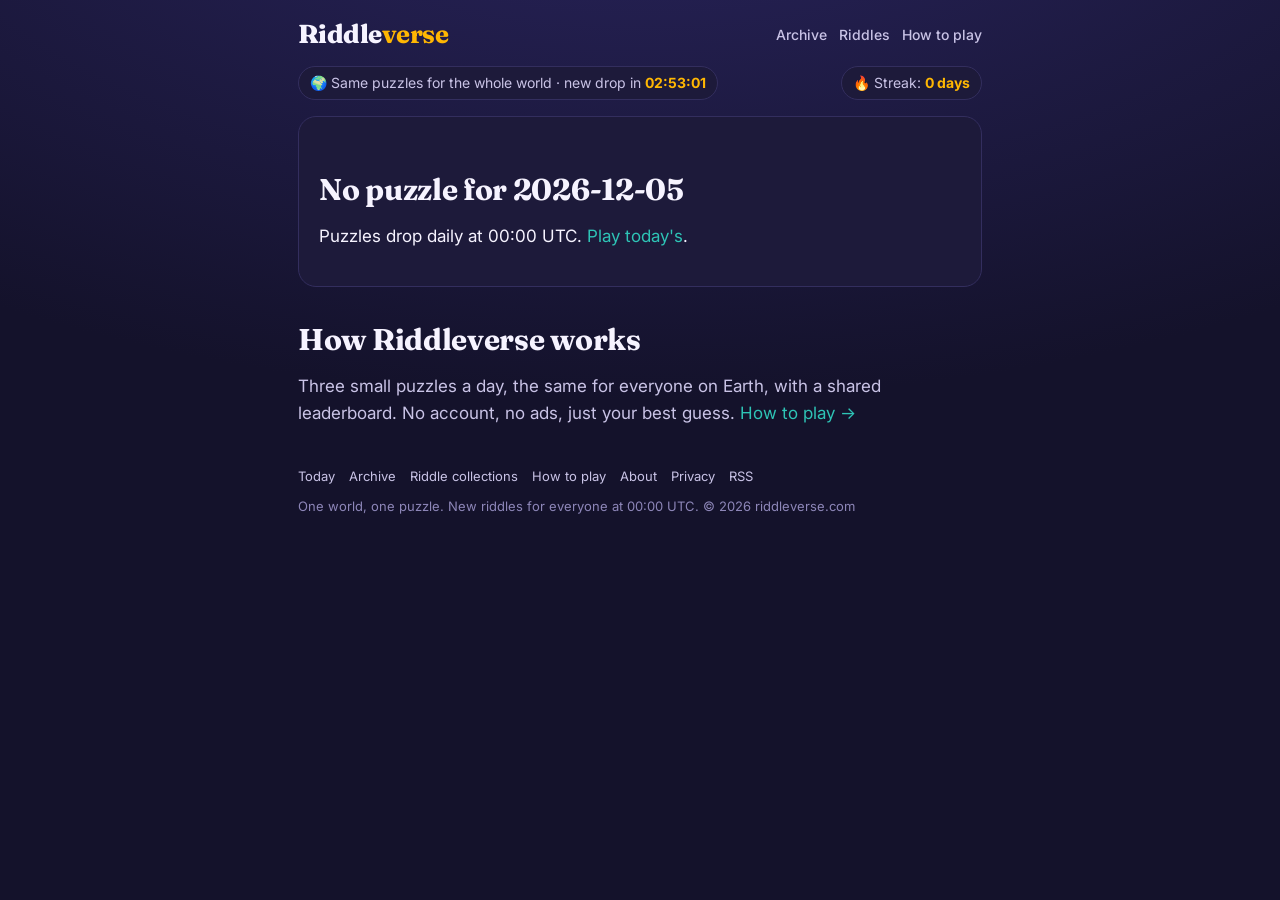
==== index.html @ 0e54d451 "Launch riddleverse.com: daily riddle, rebus and chain with global leaderboard Co-Authored-By: Claude" ====
<!DOCTYPE html><html lang="en"><head><meta charset="utf-8"><meta name="viewport" content="width=device-width,initial-scale=1">
<title>Riddleverse — three daily puzzles the whole world plays together</title><meta name="description" content="A daily riddle, rebus and chain puzzle, the same for everyone on Earth, with a global leaderboard. New drop at 00:00 UTC. Free, no account."><link rel="canonical" href="https://riddleverse.com/">
<meta name="robots" content="index,follow,max-image-preview:large"><meta name="theme-color" content="#14122b">
<meta property="og:type" content="website"><meta property="og:site_name" content="Riddleverse"><meta property="og:title" content="Riddleverse — three daily puzzles the whole world plays together"><meta property="og:description" content="A daily riddle, rebus and chain puzzle, the same for everyone on Earth, with a global leaderboard. New drop at 00:00 UTC. Free, no account."><meta property="og:url" content="https://riddleverse.com/"><meta property="og:image" content="https://riddleverse.com/og.png"><meta name="twitter:card" content="summary_large_image">
<link rel="icon" href="/favicon.svg" type="image/svg+xml"><link rel="apple-touch-icon" href="/icon-192.png"><link rel="manifest" href="/manifest.webmanifest"><link rel="preconnect" href="https://fonts.googleapis.com"><link rel="preconnect" href="https://fonts.gstatic.com" crossorigin><link href="https://fonts.googleapis.com/css2?family=Fraunces:opsz,wght@9..144,600;9..144,700;9..144,800&family=Inter:wght@400;500;600;700&display=swap" rel="stylesheet">
<link rel="stylesheet" href="/assets/site.css?v=d4c6bff7"><script type="application/ld+json">{"@context": "https://schema.org", "@type": "WebSite", "name": "Riddleverse", "url": "https://riddleverse.com/"}</script><script type="application/ld+json">{"@context": "https://schema.org", "@type": "WebApplication", "name": "Riddleverse", "url": "https://riddleverse.com/", "applicationCategory": "GameApplication", "operatingSystem": "Any", "offers": {"@type": "Offer", "price": "0", "priceCurrency": "USD"}}</script></head>
<body><header><div class="wrap"><a class="logo" href="/">Riddle<b>verse</b></a><nav><a href="/archive/">Archive</a><a href="/riddles/">Riddles</a><a href="/how-to-play/">How to play</a></nav></div></header>
<main><div class="wrap"><div class="topbar"><span class="chip">🌍 Same puzzles for the whole world · new drop in <b id="countdown">—</b></span><span class="chip">🔥 Streak: <b id="streak">0 days</b></span></div><div id="app"><div class="card">Loading today's puzzles…</div></div><section style="margin-top:28px"><h2>How Riddleverse works</h2><p class="lede">Three small puzzles a day, the same for everyone on Earth, with a shared leaderboard. No account, no ads, just your best guess. <a href="/how-to-play/">How to play →</a></p></section></div></main>
<footer><div class="wrap"><a href="/">Today</a><a href="/archive/">Archive</a><a href="/riddles/">Riddle collections</a><a href="/how-to-play/">How to play</a><a href="/about/">About</a><a href="/privacy/">Privacy</a><a href="/feed.xml">RSS</a><div style="margin-top:10px">One world, one puzzle. New riddles for everyone at 00:00 UTC. &copy; 2026 riddleverse.com</div></div></footer>
<script src="/assets/app.js?v=d4c6bff7" defer></script></body></html>
---- assets/site.css ----
:root{--bg:#14122b;--bg2:#1d1a3a;--bg3:#272352;--ink:#f6f3ff;--ink2:#c9c3e6;--mute:#8d86b8;--line:#332e5e;--acc:#ffb703;--acc2:#2ec4b6;--bad:#ff5d73;--max:720px}
*{box-sizing:border-box}html{-webkit-text-size-adjust:100%}
body{margin:0;background:radial-gradient(1200px 600px at 50% -200px,#2a2560,var(--bg));color:var(--ink);font:17px/1.55 Inter,system-ui,-apple-system,"Segoe UI",Roboto,sans-serif;min-height:100vh}
a{color:var(--acc2);text-decoration:none}a:hover{text-decoration:underline}
h1,h2,h3,.disp{font-family:Fraunces,Georgia,serif;font-weight:700;letter-spacing:-.01em;line-height:1.1}
h1{font-size:clamp(30px,6vw,48px);margin:.2em 0 .3em}h2{font-size:clamp(22px,4vw,30px);margin:1.2em 0 .4em}
.wrap{max-width:var(--max);margin:0 auto;padding:0 18px}
header{padding:14px 0 6px}header .wrap{display:flex;align-items:center;justify-content:space-between;gap:10px}
.logo{font-family:Fraunces,Georgia,serif;font-weight:800;font-size:26px;color:var(--ink);letter-spacing:-.02em}.logo b{color:var(--acc)}
nav a{color:var(--ink2);font-size:14px;margin-left:12px;font-weight:500}
.topbar{display:flex;gap:10px;flex-wrap:wrap;align-items:center;justify-content:space-between;margin:6px 0 16px;font-size:14px;color:var(--ink2)}.topbar b{color:var(--acc)}
.chip{background:var(--bg2);border:1px solid var(--line);border-radius:999px;padding:5px 11px}
.tabs{display:flex;gap:6px;margin:0 0 14px}.tab{flex:1;background:var(--bg2);border:1px solid var(--line);color:var(--ink2);padding:12px 8px;border-radius:12px;font-size:15px;font-weight:600;cursor:pointer}.tab.on{background:var(--acc);color:#1a1400;border-color:var(--acc)}
.card{background:var(--bg2);border:1px solid var(--line);border-radius:18px;padding:20px}
#game{background:var(--bg2);border:1px solid var(--line);border-radius:18px;padding:22px 20px}
.phead{display:flex;gap:8px;flex-wrap:wrap;margin-bottom:14px}.pill{font-size:12px;color:var(--mute);border:1px solid var(--line);border-radius:999px;padding:3px 9px}
.q{font-family:Fraunces,Georgia,serif;font-size:clamp(24px,5vw,34px);line-height:1.25;font-weight:600;margin:4px 0 18px}
.lede{color:var(--ink2);font-size:17px}
.hint{display:block;width:100%;text-align:left;background:var(--bg3);border:1px dashed var(--line);color:var(--ink2);padding:11px 13px;border-radius:12px;margin:8px 0;font-size:15px}button.hint{cursor:pointer;color:var(--acc)}button.hint:hover{border-style:solid}.hint.on{border-style:solid;color:var(--ink)}.hint small{color:var(--mute)}
form.ans{display:flex;gap:8px;margin:16px 0 6px}form.ans input{flex:1;padding:14px 16px;font-size:18px;border-radius:12px;border:2px solid var(--line);background:#0f0d22;color:var(--ink);outline:none}form.ans input:focus{border-color:var(--acc2)}
.btn{background:var(--acc);color:#1a1400;border:0;border-radius:12px;padding:14px 18px;font-size:16px;font-weight:700;cursor:pointer}.btn.ghost{background:transparent;color:var(--ink);border:1px solid var(--line)}
.giveup{background:none;border:0;color:var(--mute);font-size:13px;cursor:pointer;padding:6px 0;text-decoration:underline}
.fb{min-height:22px;font-size:15px;color:var(--mute)}.fb.close{color:var(--acc)}.fb.no{color:var(--bad)}
.shake{animation:sh .35s}@keyframes sh{20%{transform:translateX(-6px)}60%{transform:translateX(6px)}}
.res{border-radius:14px;padding:18px;margin-top:10px;border:1px solid var(--line);background:var(--bg3)}.res.ok{border-color:var(--acc2)}.res .big{font-size:14px;letter-spacing:.08em;text-transform:uppercase;color:var(--mute)}.res .answer{font-family:Fraunces,Georgia,serif;font-size:34px;font-weight:700;margin:4px 0 6px;color:var(--acc)}.res .meta{color:var(--ink2);font-size:15px}.res .why{color:var(--ink2);font-size:15px;margin:10px 0 0}.res .row{display:flex;gap:8px;flex-wrap:wrap;margin-top:14px}
.namelab{display:block;margin-top:12px;font-size:13px;color:var(--mute)}.namelab input{margin-left:8px;padding:7px 10px;border-radius:8px;border:1px solid var(--line);background:#0f0d22;color:var(--ink);width:140px}
.nextup{margin:16px 0 0;color:var(--ink2)}
.chain{padding-left:22px;margin:0 0 10px}.chain li{padding:8px 0;color:var(--mute);border-bottom:1px solid var(--line)}.chain li.cur{color:var(--ink);font-weight:600}.chain li.done{color:var(--ink2)}.chain .ca{color:var(--acc2);margin-left:8px}
.stats{margin-top:16px}.srow{display:grid;grid-template-columns:repeat(4,1fr);gap:8px}.srow div{text-align:center}.srow b{display:block;font-size:22px;font-family:Fraunces,Georgia,serif}.srow small{color:var(--mute);font-size:12px}
@media(max-width:480px){.srow{grid-template-columns:repeat(2,1fr)}}
.lb{list-style:none;padding:0;margin:0}.lb li{display:flex;justify-content:space-between;padding:7px 0;border-top:1px solid var(--line);font-size:15px}.lb li:nth-child(1) span:first-child:before{content:"🥇 "}.lb li:nth-child(2) span:first-child:before{content:"🥈 "}.lb li:nth-child(3) span:first-child:before{content:"🥉 "}
.meta{color:var(--mute);font-size:13px}
.chal{border-color:var(--acc);margin-bottom:12px}
.toast{position:fixed;left:50%;bottom:30px;transform:translateX(-50%);background:var(--acc);color:#1a1400;padding:10px 16px;border-radius:10px;font-weight:600;z-index:9}
.confetti{position:fixed;inset:0;pointer-events:none;z-index:8}
footer{margin:40px 0 50px;color:var(--mute);font-size:13px}footer a{color:var(--ink2);margin-right:14px}
.list a{display:block;padding:12px 0;border-bottom:1px solid var(--line);color:var(--ink)}.list a:hover{color:var(--acc);text-decoration:none}.list small{display:block;color:var(--mute)}
details{border:1px solid var(--line);border-radius:12px;padding:12px 14px;margin:10px 0;background:var(--bg2)}summary{cursor:pointer;font-weight:600;color:var(--acc)}
.rq{font-family:Fraunces,Georgia,serif;font-size:21px;line-height:1.3;margin:0 0 6px}
.grid{display:grid;gap:12px;grid-template-columns:repeat(auto-fit,minmax(200px,1fr))}.tile{background:var(--bg2);border:1px solid var(--line);border-radius:14px;padding:16px;color:var(--ink)}.tile:hover{border-color:var(--acc);text-decoration:none}.tile h3{margin:0 0 4px;font-size:19px}.tile p{margin:0;color:var(--mute);font-size:14px}
.article{max-width:620px}.article p,.article li{color:var(--ink2);font-size:17px}
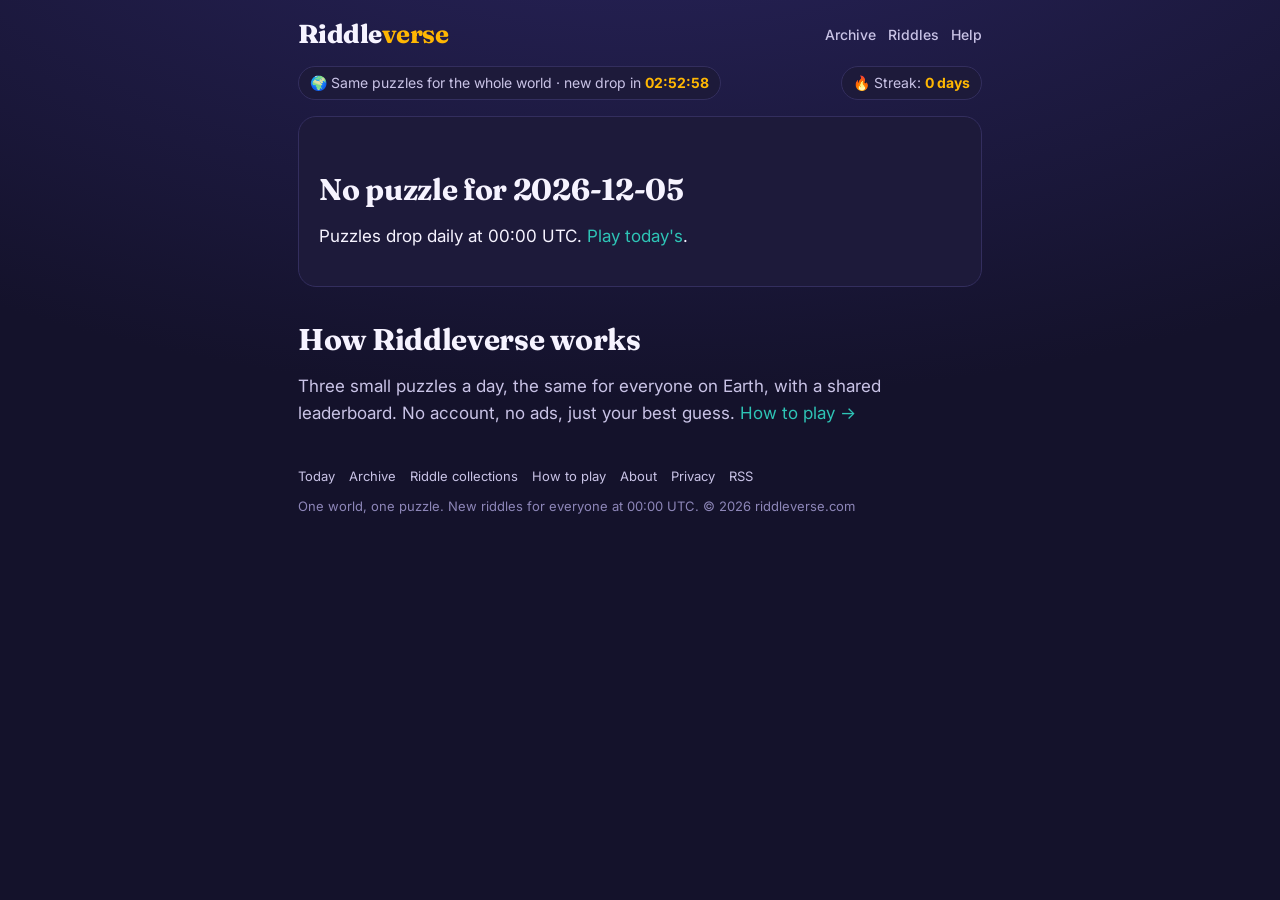
==== commit a69ce079: "Show leaderboard call-to-action before solving; tidy mobile nav Co-Authored-By: Claude Fable 5.1 <no" ====
--- a/index.html
+++ b/index.html
@@ -3,8 +3,8 @@
 <meta name="robots" content="index,follow,max-image-preview:large"><meta name="theme-color" content="#14122b">
 <meta property="og:type" content="website"><meta property="og:site_name" content="Riddleverse"><meta property="og:title" content="Riddleverse — three daily puzzles the whole world plays together"><meta property="og:description" content="A daily riddle, rebus and chain puzzle, the same for everyone on Earth, with a global leaderboard. New drop at 00:00 UTC. Free, no account."><meta property="og:url" content="https://riddleverse.com/"><meta property="og:image" content="https://riddleverse.com/og.png"><meta name="twitter:card" content="summary_large_image">
 <link rel="icon" href="/favicon.svg" type="image/svg+xml"><link rel="apple-touch-icon" href="/icon-192.png"><link rel="manifest" href="/manifest.webmanifest"><link rel="preconnect" href="https://fonts.googleapis.com"><link rel="preconnect" href="https://fonts.gstatic.com" crossorigin><link href="https://fonts.googleapis.com/css2?family=Fraunces:opsz,wght@9..144,600;9..144,700;9..144,800&family=Inter:wght@400;500;600;700&display=swap" rel="stylesheet">
-<link rel="stylesheet" href="/assets/site.css?v=d4c6bff7"><script type="application/ld+json">{"@context": "https://schema.org", "@type": "WebSite", "name": "Riddleverse", "url": "https://riddleverse.com/"}</script><script type="application/ld+json">{"@context": "https://schema.org", "@type": "WebApplication", "name": "Riddleverse", "url": "https://riddleverse.com/", "applicationCategory": "GameApplication", "operatingSystem": "Any", "offers": {"@type": "Offer", "price": "0", "priceCurrency": "USD"}}</script></head>
-<body><header><div class="wrap"><a class="logo" href="/">Riddle<b>verse</b></a><nav><a href="/archive/">Archive</a><a href="/riddles/">Riddles</a><a href="/how-to-play/">How to play</a></nav></div></header>
+<link rel="stylesheet" href="/assets/site.css?v=0cc2e6c0"><script type="application/ld+json">{"@context": "https://schema.org", "@type": "WebSite", "name": "Riddleverse", "url": "https://riddleverse.com/"}</script><script type="application/ld+json">{"@context": "https://schema.org", "@type": "WebApplication", "name": "Riddleverse", "url": "https://riddleverse.com/", "applicationCategory": "GameApplication", "operatingSystem": "Any", "offers": {"@type": "Offer", "price": "0", "priceCurrency": "USD"}}</script></head>
+<body><header><div class="wrap"><a class="logo" href="/">Riddle<b>verse</b></a><nav><a href="/archive/">Archive</a><a href="/riddles/">Riddles</a><a href="/how-to-play/">Help</a></nav></div></header>
 <main><div class="wrap"><div class="topbar"><span class="chip">🌍 Same puzzles for the whole world · new drop in <b id="countdown">—</b></span><span class="chip">🔥 Streak: <b id="streak">0 days</b></span></div><div id="app"><div class="card">Loading today's puzzles…</div></div><section style="margin-top:28px"><h2>How Riddleverse works</h2><p class="lede">Three small puzzles a day, the same for everyone on Earth, with a shared leaderboard. No account, no ads, just your best guess. <a href="/how-to-play/">How to play →</a></p></section></div></main>
 <footer><div class="wrap"><a href="/">Today</a><a href="/archive/">Archive</a><a href="/riddles/">Riddle collections</a><a href="/how-to-play/">How to play</a><a href="/about/">About</a><a href="/privacy/">Privacy</a><a href="/feed.xml">RSS</a><div style="margin-top:10px">One world, one puzzle. New riddles for everyone at 00:00 UTC. &copy; 2026 riddleverse.com</div></div></footer>
-<script src="/assets/app.js?v=d4c6bff7" defer></script></body></html>+<script src="/assets/app.js?v=0cc2e6c0" defer></script></body></html>
--- a/assets/site.css
+++ b/assets/site.css
@@ -8,7 +8,7 @@
 .wrap{max-width:var(--max);margin:0 auto;padding:0 18px}
 header{padding:14px 0 6px}header .wrap{display:flex;align-items:center;justify-content:space-between;gap:10px}
 .logo{font-family:Fraunces,Georgia,serif;font-weight:800;font-size:26px;color:var(--ink);letter-spacing:-.02em}.logo b{color:var(--acc)}
-nav a{color:var(--ink2);font-size:14px;margin-left:12px;font-weight:500}
+nav{white-space:nowrap}nav a{color:var(--ink2);font-size:14px;margin-left:12px;font-weight:500}
 .topbar{display:flex;gap:10px;flex-wrap:wrap;align-items:center;justify-content:space-between;margin:6px 0 16px;font-size:14px;color:var(--ink2)}.topbar b{color:var(--acc)}
 .chip{background:var(--bg2);border:1px solid var(--line);border-radius:999px;padding:5px 11px}
 .tabs{display:flex;gap:6px;margin:0 0 14px}.tab{flex:1;background:var(--bg2);border:1px solid var(--line);color:var(--ink2);padding:12px 8px;border-radius:12px;font-size:15px;font-weight:600;cursor:pointer}.tab.on{background:var(--acc);color:#1a1400;border-color:var(--acc)}
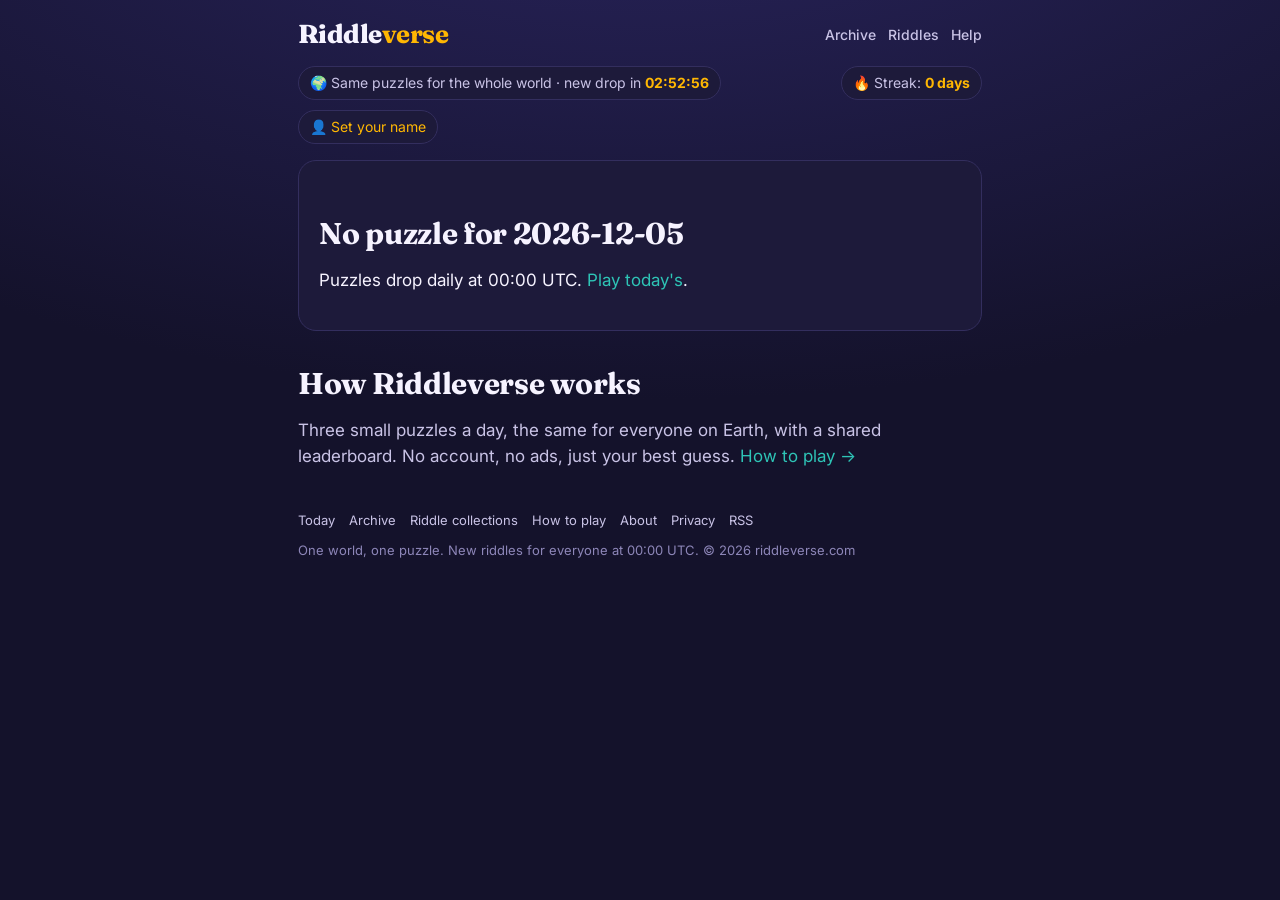
==== commit 173f802e: "Name chip in the top bar so players can set their leaderboard name before solving Co-Authored-By: Cl" ====
--- a/index.html
+++ b/index.html
@@ -3,8 +3,8 @@
 <meta name="robots" content="index,follow,max-image-preview:large"><meta name="theme-color" content="#14122b">
 <meta property="og:type" content="website"><meta property="og:site_name" content="Riddleverse"><meta property="og:title" content="Riddleverse — three daily puzzles the whole world plays together"><meta property="og:description" content="A daily riddle, rebus and chain puzzle, the same for everyone on Earth, with a global leaderboard. New drop at 00:00 UTC. Free, no account."><meta property="og:url" content="https://riddleverse.com/"><meta property="og:image" content="https://riddleverse.com/og.png"><meta name="twitter:card" content="summary_large_image">
 <link rel="icon" href="/favicon.svg" type="image/svg+xml"><link rel="apple-touch-icon" href="/icon-192.png"><link rel="manifest" href="/manifest.webmanifest"><link rel="preconnect" href="https://fonts.googleapis.com"><link rel="preconnect" href="https://fonts.gstatic.com" crossorigin><link href="https://fonts.googleapis.com/css2?family=Fraunces:opsz,wght@9..144,600;9..144,700;9..144,800&family=Inter:wght@400;500;600;700&display=swap" rel="stylesheet">
-<link rel="stylesheet" href="/assets/site.css?v=0cc2e6c0"><script type="application/ld+json">{"@context": "https://schema.org", "@type": "WebSite", "name": "Riddleverse", "url": "https://riddleverse.com/"}</script><script type="application/ld+json">{"@context": "https://schema.org", "@type": "WebApplication", "name": "Riddleverse", "url": "https://riddleverse.com/", "applicationCategory": "GameApplication", "operatingSystem": "Any", "offers": {"@type": "Offer", "price": "0", "priceCurrency": "USD"}}</script></head>
+<link rel="stylesheet" href="/assets/site.css?v=c1fc85a9"><script type="application/ld+json">{"@context": "https://schema.org", "@type": "WebSite", "name": "Riddleverse", "url": "https://riddleverse.com/"}</script><script type="application/ld+json">{"@context": "https://schema.org", "@type": "WebApplication", "name": "Riddleverse", "url": "https://riddleverse.com/", "applicationCategory": "GameApplication", "operatingSystem": "Any", "offers": {"@type": "Offer", "price": "0", "priceCurrency": "USD"}}</script></head>
 <body><header><div class="wrap"><a class="logo" href="/">Riddle<b>verse</b></a><nav><a href="/archive/">Archive</a><a href="/riddles/">Riddles</a><a href="/how-to-play/">Help</a></nav></div></header>
-<main><div class="wrap"><div class="topbar"><span class="chip">🌍 Same puzzles for the whole world · new drop in <b id="countdown">—</b></span><span class="chip">🔥 Streak: <b id="streak">0 days</b></span></div><div id="app"><div class="card">Loading today's puzzles…</div></div><section style="margin-top:28px"><h2>How Riddleverse works</h2><p class="lede">Three small puzzles a day, the same for everyone on Earth, with a shared leaderboard. No account, no ads, just your best guess. <a href="/how-to-play/">How to play →</a></p></section></div></main>
+<main><div class="wrap"><div class="topbar"><span class="chip">🌍 Same puzzles for the whole world · new drop in <b id="countdown">—</b></span><span class="chip">🔥 Streak: <b id="streak">0 days</b></span><button class="chip namechip" id="nameChip" type="button">👤 Set your name</button></div><form id="nameForm" class="nameform" style="display:none"><input id="nameTop" maxlength="16" placeholder="Name for the leaderboard (optional)" aria-label="Your name"><button class="btn" type="submit">Save</button></form><div id="app"><div class="card">Loading today's puzzles…</div></div><section style="margin-top:28px"><h2>How Riddleverse works</h2><p class="lede">Three small puzzles a day, the same for everyone on Earth, with a shared leaderboard. No account, no ads, just your best guess. <a href="/how-to-play/">How to play →</a></p></section></div></main>
 <footer><div class="wrap"><a href="/">Today</a><a href="/archive/">Archive</a><a href="/riddles/">Riddle collections</a><a href="/how-to-play/">How to play</a><a href="/about/">About</a><a href="/privacy/">Privacy</a><a href="/feed.xml">RSS</a><div style="margin-top:10px">One world, one puzzle. New riddles for everyone at 00:00 UTC. &copy; 2026 riddleverse.com</div></div></footer>
-<script src="/assets/app.js?v=0cc2e6c0" defer></script></body></html>+<script src="/assets/app.js?v=c1fc85a9" defer></script></body></html>
--- a/assets/site.css
+++ b/assets/site.css
@@ -10,7 +10,8 @@
 .logo{font-family:Fraunces,Georgia,serif;font-weight:800;font-size:26px;color:var(--ink);letter-spacing:-.02em}.logo b{color:var(--acc)}
 nav{white-space:nowrap}nav a{color:var(--ink2);font-size:14px;margin-left:12px;font-weight:500}
 .topbar{display:flex;gap:10px;flex-wrap:wrap;align-items:center;justify-content:space-between;margin:6px 0 16px;font-size:14px;color:var(--ink2)}.topbar b{color:var(--acc)}
-.chip{background:var(--bg2);border:1px solid var(--line);border-radius:999px;padding:5px 11px}
+.chip{background:var(--bg2);border:1px solid var(--line);border-radius:999px;padding:5px 11px}button.namechip{color:var(--acc);cursor:pointer;font:inherit;font-size:14px}
+.nameform{display:flex;gap:8px;margin:-6px 0 14px}.nameform input{flex:1;padding:11px 14px;font-size:16px;border-radius:12px;border:2px solid var(--line);background:#0f0d22;color:var(--ink)}
 .tabs{display:flex;gap:6px;margin:0 0 14px}.tab{flex:1;background:var(--bg2);border:1px solid var(--line);color:var(--ink2);padding:12px 8px;border-radius:12px;font-size:15px;font-weight:600;cursor:pointer}.tab.on{background:var(--acc);color:#1a1400;border-color:var(--acc)}
 .card{background:var(--bg2);border:1px solid var(--line);border-radius:18px;padding:20px}
 #game{background:var(--bg2);border:1px solid var(--line);border-radius:18px;padding:22px 20px}
